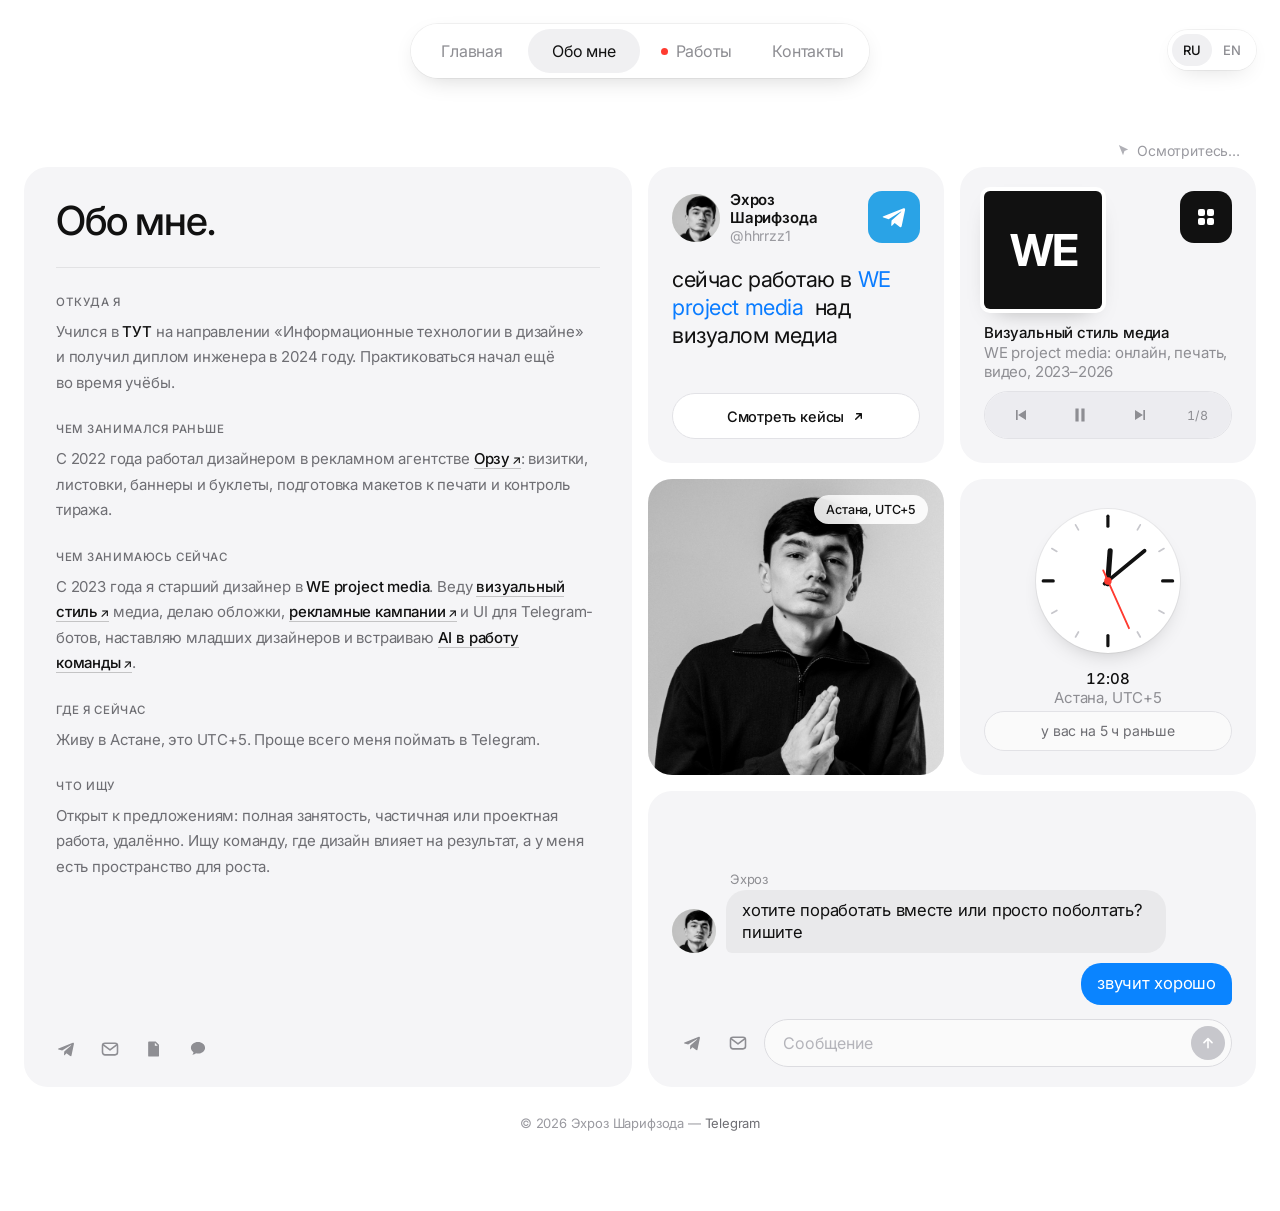
==== about/index.html @ 36d5a789 "Rebuild site to match reference layout and animations; add about, work, contact and case pages Co-Au" ====
<!DOCTYPE html>
<html lang="ru">
<head>
<meta charset="utf-8">
<base href="/">
<meta name="viewport" content="width=device-width,initial-scale=1">
<title>Эхроз Шарифзода — графический дизайнер</title>
<meta name="description" content="Эхроз Шарифзода — графический дизайнер. Брендинг, рекламные креативы, полиграфия и AI в дизайне.">
<link rel="preconnect" href="https://fonts.googleapis.com">
<link rel="preconnect" href="https://fonts.gstatic.com" crossorigin>
<link href="https://fonts.googleapis.com/css2?family=Inter:wght@400;500;600;700;800&family=Doto:wght@700&family=Manrope:wght@300;400&display=swap" rel="stylesheet">
<link rel="stylesheet" href="site.css">
</head>
<body>
<div class="top" id="top"><nav class="pill" id="pill" aria-label="Навигация"></nav></div>
<div class="lang" role="group" aria-label="Language">
  <button id="lRu" aria-pressed="true">RU</button><button id="lEn" aria-pressed="false">EN</button>
</div>
<main id="app"></main>
<script src="content.js"></script>
<script src="site.js"></script>
</body>
</html>
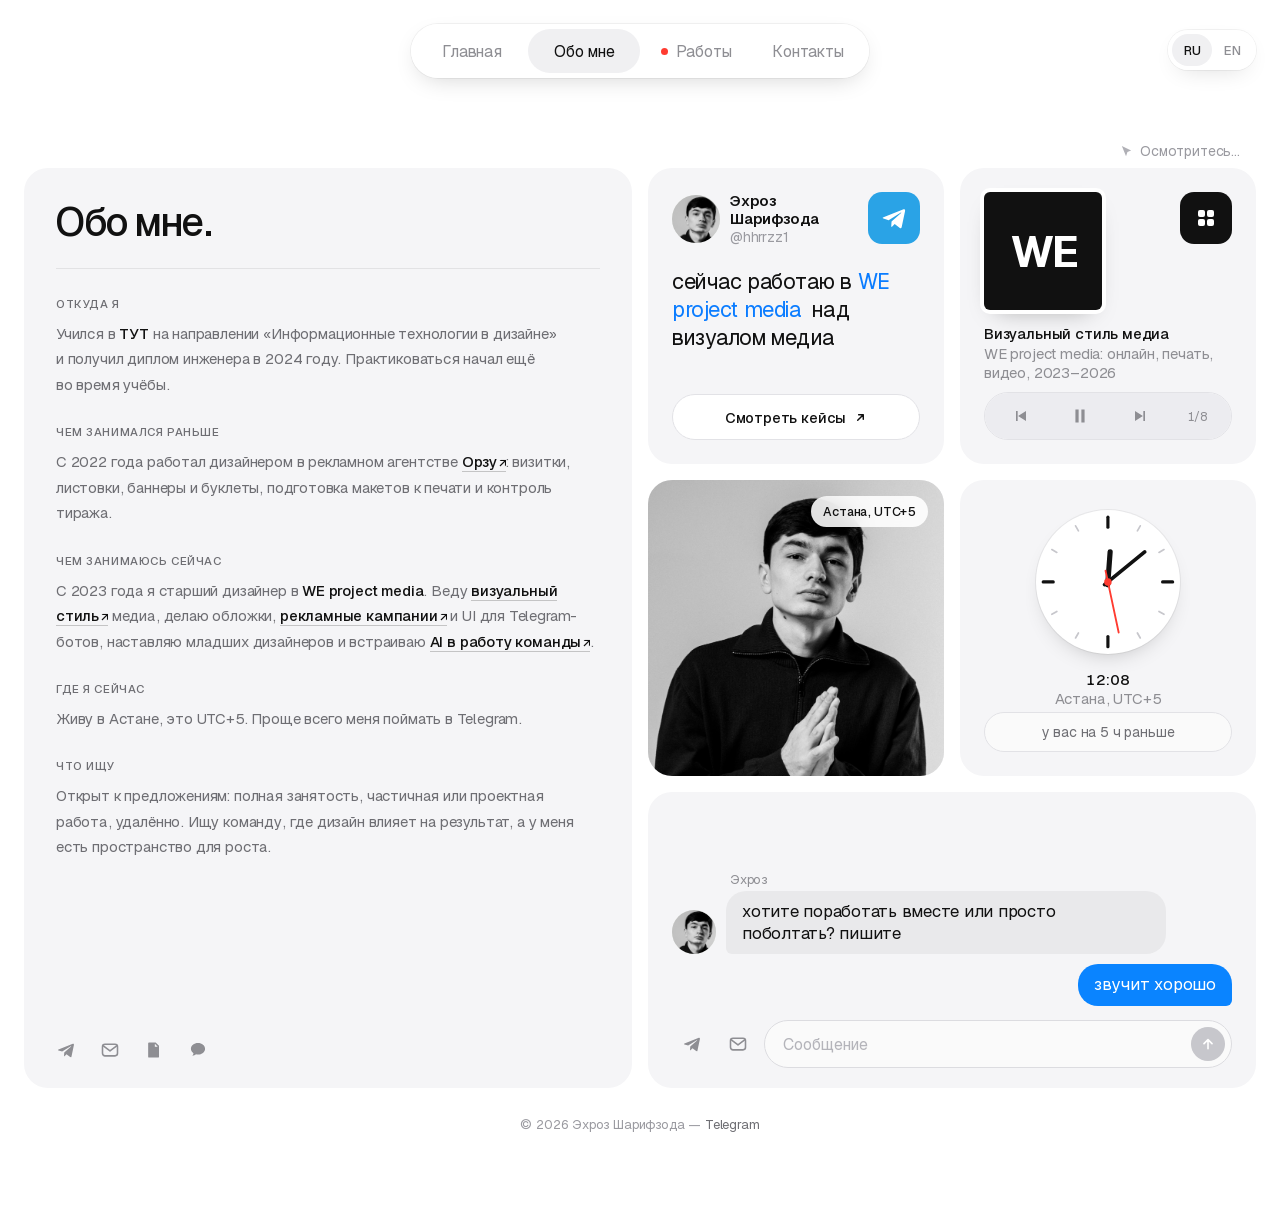
==== commit 5ed49a11: "Switch all fonts to Medeo Sans, Mono, Pixel and Serif Co-Authored-By: Claude Opus 5.5 <noreply@anthr" ====
--- a/about/index.html
+++ b/about/index.html
@@ -6,9 +6,8 @@
 <meta name="viewport" content="width=device-width,initial-scale=1">
 <title>Эхроз Шарифзода — графический дизайнер</title>
 <meta name="description" content="Эхроз Шарифзода — графический дизайнер. Брендинг, рекламные креативы, полиграфия и AI в дизайне.">
-<link rel="preconnect" href="https://fonts.googleapis.com">
-<link rel="preconnect" href="https://fonts.gstatic.com" crossorigin>
-<link href="https://fonts.googleapis.com/css2?family=Inter:wght@400;500;600;700;800&family=Doto:wght@700&family=Manrope:wght@300;400&display=swap" rel="stylesheet">
+<link rel="preload" href="fonts/medeo-sans/MedeoSansVariable.woff2" as="font" type="font/woff2" crossorigin>
+<link rel="stylesheet" href="fonts.css">
 <link rel="stylesheet" href="site.css">
 </head>
 <body>
